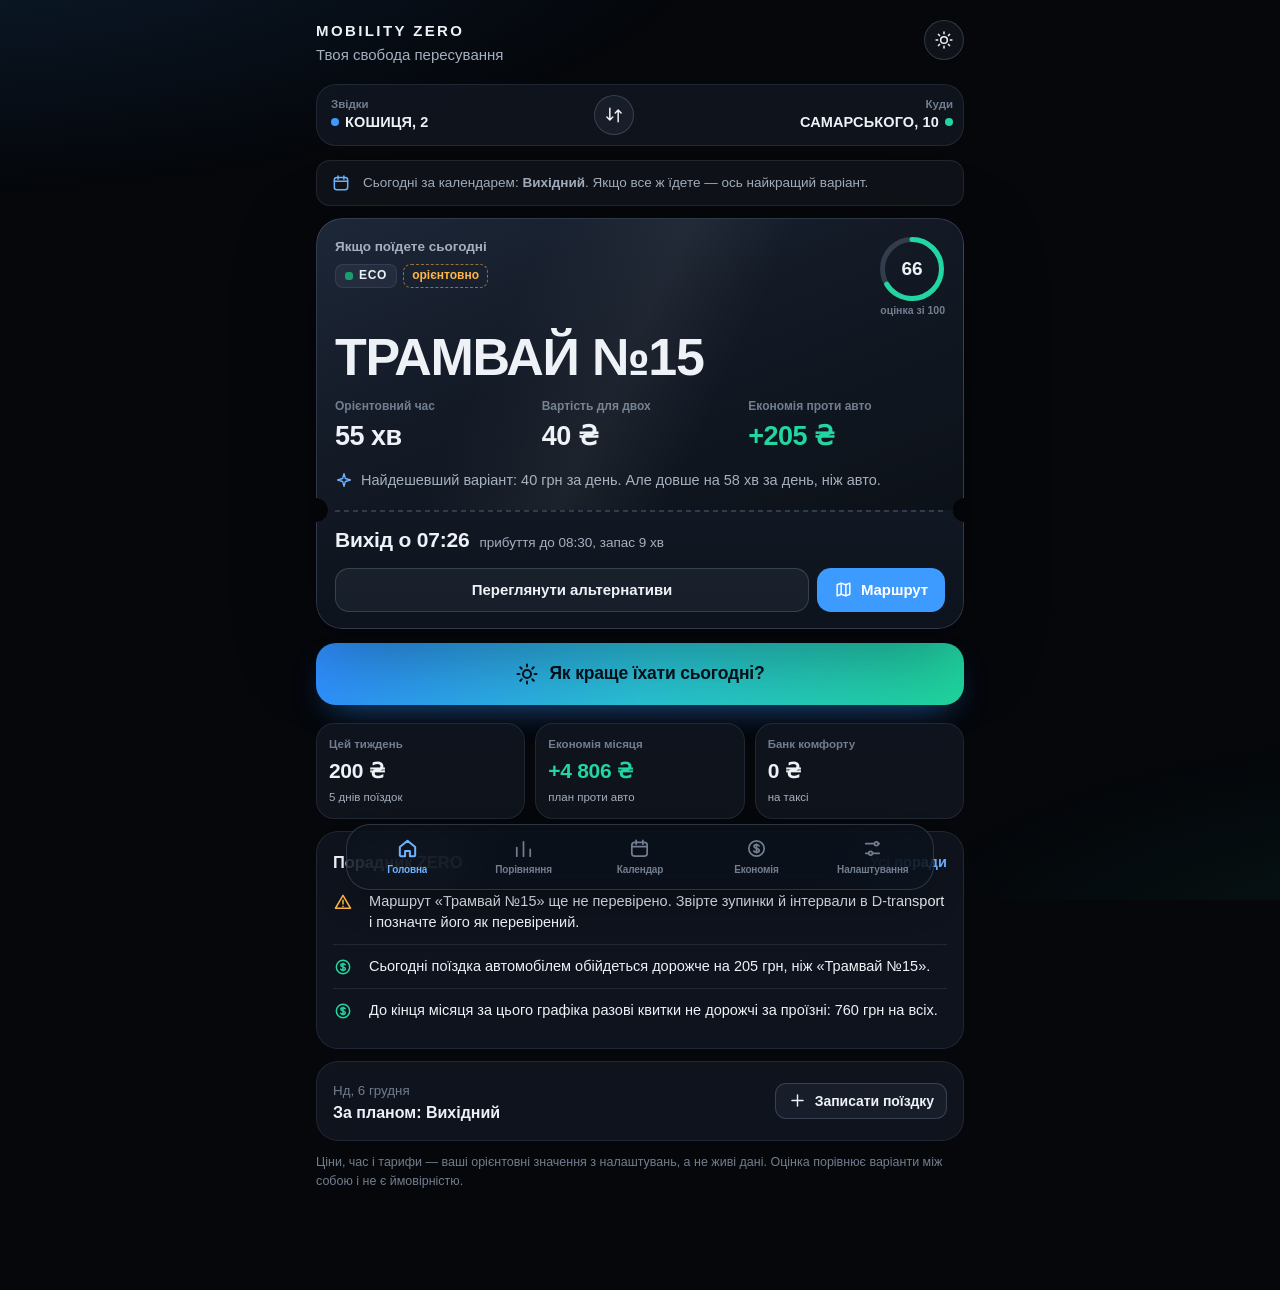
==== index.html @ 1699c3dd "Add files via upload" ====
<!doctype html>
<html lang="uk" data-theme="dark">
<head>
  <meta charset="utf-8">
  <meta name="viewport" content="width=device-width, initial-scale=1, viewport-fit=cover">
  <title>MOBILITY ZERO</title>
  <meta name="description" content="Персональна транспортна система для Дніпра: найкращий спосіб поїздки сьогодні, витрати, проїзні та банк комфорту.">
  <meta name="theme-color" content="#06080c">
  <meta name="color-scheme" content="dark light">
  <meta name="apple-mobile-web-app-capable" content="yes">
  <meta name="mobile-web-app-capable" content="yes">
  <meta name="apple-mobile-web-app-status-bar-style" content="black-translucent">
  <meta name="apple-mobile-web-app-title" content="ZERO">
  <meta name="format-detection" content="telephone=no">
  <link rel="manifest" href="manifest.webmanifest">
  <link rel="apple-touch-icon" href="icon-180.png">
  <link rel="icon" type="image/png" sizes="32x32" href="favicon-32.png">
  <link rel="stylesheet" href="styles.css">
  <script>
    // Тема до першого кадру, щоб не було спалаху світлого фону.
    (function () {
      try {
        var raw = localStorage.getItem('mobility-zero:v1');
        var t = raw ? (JSON.parse(raw).settings || {}).ui : null;
        var theme = t && t.theme ? t.theme : 'dark';
        if (theme === 'system') theme = matchMedia('(prefers-color-scheme: light)').matches ? 'light' : 'dark';
        document.documentElement.dataset.theme = theme;
      } catch (e) { document.documentElement.dataset.theme = 'dark'; }
    })();
  </script>
</head>
<body>
  <a class="skip" href="#views">До вмісту</a>
  <div class="app" id="app">
    <main id="views" tabindex="-1">
      <section class="view" id="view-home" data-view="home" aria-label="Головна"></section>
      <section class="view" id="view-compare" data-view="compare" aria-label="Порівняння" hidden></section>
      <section class="view" id="view-calendar" data-view="calendar" aria-label="Календар" hidden></section>
      <section class="view" id="view-savings" data-view="savings" aria-label="Економія" hidden></section>
      <section class="view" id="view-settings" data-view="settings" aria-label="Налаштування" hidden></section>
    </main>

    <nav class="dock" aria-label="Розділи">
      <button type="button" class="dock-btn" data-tab="home" aria-current="page">
        <svg class="ico" viewBox="0 0 24 24" aria-hidden="true"><path d="M4 10.5 12 4l8 6.5V19a1 1 0 0 1-1 1h-4.5v-5.5h-5V20H5a1 1 0 0 1-1-1z"/></svg>
        <span>Головна</span>
      </button>
      <button type="button" class="dock-btn" data-tab="compare">
        <svg class="ico" viewBox="0 0 24 24" aria-hidden="true"><path d="M5 20V11M12 20V5M19 20v-7"/></svg>
        <span>Порівняння</span>
      </button>
      <button type="button" class="dock-btn" data-tab="calendar">
        <svg class="ico" viewBox="0 0 24 24" aria-hidden="true"><rect x="4" y="5.5" width="16" height="14.5" rx="3"/><path d="M4 10h16M8.5 3.5v4M15.5 3.5v4"/></svg>
        <span>Календар</span>
      </button>
      <button type="button" class="dock-btn" data-tab="savings">
        <svg class="ico" viewBox="0 0 24 24" aria-hidden="true"><circle cx="12" cy="12" r="8"/><path d="M12 7.5v9M14.6 9.3c-.5-.8-1.5-1.3-2.6-1.3-1.5 0-2.6.8-2.6 1.9 0 2.6 5.4 1.3 5.4 4.1 0 1.1-1.2 2-2.8 2-1.2 0-2.3-.5-2.8-1.4"/></svg>
        <span>Економія</span>
      </button>
      <button type="button" class="dock-btn" data-tab="settings">
        <svg class="ico" viewBox="0 0 24 24" aria-hidden="true"><path d="M5 7h9M18 7h1M5 17h3M12 17h7"/><circle cx="16" cy="7" r="2"/><circle cx="10" cy="17" r="2"/></svg>
        <span>Налаштування</span>
      </button>
    </nav>
  </div>

  <dialog id="sheet" class="sheet" aria-labelledby="sheet-title">
    <div class="sheet-head">
      <span class="grabber" aria-hidden="true"></span>
      <h2 id="sheet-title">Деталі</h2>
      <button type="button" class="icon-btn" id="sheet-close" aria-label="Закрити">
        <svg class="ico" viewBox="0 0 24 24" aria-hidden="true"><path d="M6 6l12 12M18 6 6 18"/></svg>
      </button>
    </div>
    <div class="sheet-body" id="sheet-body"></div>
  </dialog>

  <div class="toast" id="toast" role="status" aria-live="polite"></div>

  <div class="boot-error" id="boot-error" hidden>
    <h1>MOBILITY ZERO не запустився</h1>
    <p>Найчастіша причина — у репозиторій завантажено не всі файли. Перевірте, що поруч з index.html лежать: app.js, engine.js, store.js, ui.js, charts.js, assistant.js, view-home.js, view-compare.js, view-calendar.js, view-savings.js, view-settings.js, styles.css, sw.js і manifest.webmanifest.</p>
    <p>Якщо ви відкрили index.html прямо з «Файлів» на телефоні — модулі не працюють без вебсервера. Відкрийте адресу GitHub Pages.</p>
    <button type="button" onclick="location.reload()">Оновити сторінку</button>
  </div>
  <noscript><p class="noscript">Для роботи MOBILITY ZERO увімкніть JavaScript.</p></noscript>

  <script>
    // Сторож запуску: якщо модулі не завантажились за 8 секунд, показуємо зрозуміле пояснення.
    setTimeout(function () {
      if (!window.__MZ_READY) { var e = document.getElementById('boot-error'); if (e) e.hidden = false; }
    }, 8000);
  </script>
  <script type="module" src="app.js" onerror="document.getElementById('boot-error').hidden=false"></script>
</body>
</html>
---- styles.css ----
/* MOBILITY ZERO — styles.css
   Тема Midnight Titanium (темна, за замовчуванням) і Titanium Light (світла).
   Один акцент на екрані — «проїзний квиток дня»; решта інтерфейсу тиха й скляна. */

:root {
  --font: -apple-system, BlinkMacSystemFont, "SF Pro Text", "Segoe UI", Roboto, Inter, "Helvetica Neue", Arial, sans-serif;
  --font-display: ui-rounded, "SF Pro Rounded", -apple-system, BlinkMacSystemFont, "Segoe UI", Roboto, Inter, sans-serif;
  --r-xl: 26px;
  --r-lg: 22px;
  --r-md: 14px;
  --r-sm: 10px;
  --dock-h: 66px;
  --gutter: 16px;
  --ease: cubic-bezier(.2, .8, .2, 1);

  /* Midnight Titanium */
  color-scheme: dark;
  --bg: #05070b;
  --glow-a: rgba(61, 155, 255, .16);
  --glow-b: rgba(32, 214, 160, .08);
  --surface: rgba(20, 27, 38, .66);
  --surface-solid: #111720;
  --surface-2: rgba(160, 185, 220, .065);
  --raised: #182030;
  --sheet-bg: #0e131b;
  --hairline: rgba(165, 185, 215, .12);
  --hairline-strong: rgba(165, 185, 215, .22);
  --ink: #eef2f7;
  --ink-2: #a5b0bf;
  --ink-3: #727e8f;
  --blue: #3d9bff;
  --blue-ink: #6db3ff;
  --blue-soft: rgba(61, 155, 255, .16);
  --emerald: #22d6a1;
  --emerald-soft: rgba(34, 214, 161, .14);
  --amber: #ffb547;
  --danger: #ff6170;
  --on-accent: #ffffff;
  --shadow: 0 22px 60px -28px rgba(0, 0, 0, .9);
  --pass-bg: linear-gradient(158deg, #1d2738 0%, #131a26 44%, #0c1118 100%);
  --pass-stub: linear-gradient(180deg, #111823 0%, #0d131c 100%);
  --pass-line: rgba(165, 185, 215, .22);
  --dock-bg: rgba(12, 17, 25, .74);
  --seq: 57, 135, 229;

  --m-eco: #199e70;
  --m-comfort: #3987e5;
  --m-auto: #d95926;
  --m-taxi: #9085e9;
  --m-flex: #d55181;
  --m-zero: #c98500;
  --m-off: rgba(160, 175, 195, .32);
  --m-away: rgba(160, 175, 195, .62);
  --c-fuel: #c2410c;
  --c-wear: #ea7a3f;
  --c-park: #f6b08a;
  --c-fixed: #7a8596;
}

:root[data-theme="light"] {
  color-scheme: light;
  --bg: #edf0f5;
  --glow-a: rgba(10, 108, 255, .10);
  --glow-b: rgba(0, 147, 107, .07);
  --surface: rgba(255, 255, 255, .78);
  --surface-solid: #ffffff;
  --surface-2: rgba(18, 38, 70, .05);
  --raised: #ffffff;
  --sheet-bg: #f6f8fb;
  --hairline: rgba(18, 38, 70, .10);
  --hairline-strong: rgba(18, 38, 70, .18);
  --ink: #0b1322;
  --ink-2: #485467;
  --ink-3: #6f7a8b;
  --blue: #0a6cff;
  --blue-ink: #0a5fe0;
  --blue-soft: rgba(10, 108, 255, .11);
  --emerald: #00875f;
  --emerald-soft: rgba(0, 135, 95, .11);
  --amber: #a35f00;
  --danger: #cf2236;
  --shadow: 0 20px 50px -30px rgba(20, 40, 80, .45);
  --pass-bg: linear-gradient(158deg, #ffffff 0%, #f4f7fb 55%, #eaeff6 100%);
  --pass-stub: linear-gradient(180deg, #f3f6fa 0%, #edf1f6 100%);
  --pass-line: rgba(18, 38, 70, .2);
  --dock-bg: rgba(255, 255, 255, .8);
  --seq: 42, 120, 214;

  --m-eco: #1baf7a;
  --m-comfort: #2a78d6;
  --m-auto: #eb6834;
  --m-taxi: #6250d6;
  --m-flex: #e87ba4;
  --m-zero: #eda100;
}

* { box-sizing: border-box; }
html { -webkit-text-size-adjust: 100%; text-size-adjust: 100%; overflow-x: hidden; }
body {
  margin: 0;
  min-height: 100vh;
  min-height: 100dvh;
  font-family: var(--font);
  font-size: 16px;
  line-height: 1.45;
  color: var(--ink);
  background: var(--bg);
  -webkit-font-smoothing: antialiased;
  -webkit-tap-highlight-color: transparent;
  overflow-x: clip;
}
body::before {
  content: "";
  position: fixed;
  inset: 0;
  z-index: -1;
  pointer-events: none;
  background:
    radial-gradient(110% 55% at -10% -12%, var(--glow-a), transparent 62%),
    radial-gradient(80% 45% at 115% 108%, var(--glow-b), transparent 60%);
}
button, input, select, textarea { font: inherit; color: inherit; }
button { cursor: pointer; }
:focus-visible { outline: 2.5px solid var(--blue); outline-offset: 2px; border-radius: 8px; }
h1, h2, h3 { margin: 0; line-height: 1.15; }
p { margin: 0; }
a { color: var(--blue-ink); }
.sr-only { position: absolute; width: 1px; height: 1px; overflow: hidden; clip: rect(0 0 0 0); white-space: nowrap; }
.skip { position: absolute; left: 12px; top: -60px; padding: 10px 14px; background: var(--raised); border-radius: 10px; z-index: 50; }
.skip:focus { top: calc(env(safe-area-inset-top) + 8px); }
.ico { width: 22px; height: 22px; fill: none; stroke: currentColor; stroke-width: 1.8; stroke-linecap: round; stroke-linejoin: round; flex: none; }
.muted { color: var(--ink-2); }
.dim { color: var(--ink-3); }
.small { font-size: 13px; }
.num { font-variant-numeric: tabular-nums; }
.good { color: var(--emerald); }
.bad { color: var(--danger); }
.warn-ink { color: var(--amber); }

/* ───────── Каркас ───────── */
.app {
  max-width: 620px;
  margin: 0 auto;
  padding: calc(env(safe-area-inset-top) + 14px) max(var(--gutter), env(safe-area-inset-right)) calc(var(--dock-h) + 34px + env(safe-area-inset-bottom)) max(var(--gutter), env(safe-area-inset-left));
}
#views:focus { outline: none; }
.view { animation: view-in .32s var(--ease); }
@keyframes view-in { from { opacity: 0; transform: translateY(6px); } to { opacity: 1; transform: none; } }

.topline { display: flex; align-items: flex-start; justify-content: space-between; gap: 12px; margin: 6px 0 18px; }
.wordmark { font-family: var(--font-display); font-weight: 800; font-size: 15px; letter-spacing: .16em; }
.wordmark i { font-style: normal; color: var(--blue-ink); }
.tagline { color: var(--ink-2); font-size: 15px; margin-top: 2px; }
.page-title { font-family: var(--font-display); font-size: 32px; font-weight: 750; letter-spacing: -.02em; }
.page-sub { color: var(--ink-2); font-size: 15px; margin-top: 4px; }
.section-title { font-size: 19px; font-weight: 700; letter-spacing: -.01em; margin: 26px 2px 10px; }
.section-title small { display: block; font-size: 13.5px; font-weight: 500; color: var(--ink-2); margin-top: 3px; letter-spacing: 0; }

.card {
  position: relative;
  background: var(--surface);
  -webkit-backdrop-filter: blur(22px) saturate(150%);
  backdrop-filter: blur(22px) saturate(150%);
  border: 1px solid var(--hairline);
  border-radius: var(--r-lg);
  padding: 16px;
  margin-bottom: 12px;
}
.card.flat { -webkit-backdrop-filter: none; backdrop-filter: none; background: var(--surface-2); }
.card-title { font-size: 16.5px; font-weight: 680; letter-spacing: -.005em; }
.card-sub { color: var(--ink-2); font-size: 13.5px; margin-top: 2px; }
.card-head { display: flex; align-items: center; justify-content: space-between; gap: 12px; margin-bottom: 12px; }
.stack > * + * { margin-top: 12px; }
.row { display: flex; align-items: center; gap: 10px; }
.row.wrap { flex-wrap: wrap; }
.row.between { justify-content: space-between; }
.grid-2 { display: grid; grid-template-columns: 1fr 1fr; gap: 12px; }
.grid-3 { display: grid; grid-template-columns: repeat(3, 1fr); gap: 10px; }
@media (max-width: 359px) { .grid-2 { grid-template-columns: 1fr; } }

/* ───────── Кнопки ───────── */
.btn {
  display: inline-flex; align-items: center; justify-content: center; gap: 8px;
  min-height: 44px; padding: 0 16px; border-radius: var(--r-md);
  border: 1px solid var(--hairline-strong); background: var(--surface-2);
  font-size: 15px; font-weight: 600; letter-spacing: -.005em; color: var(--ink);
  text-decoration: none; transition: transform .15s var(--ease), background .2s, border-color .2s;
  white-space: nowrap;
}
.btn:active { transform: scale(.975); }
.btn.primary { background: var(--blue); border-color: transparent; color: var(--on-accent); }
.btn.ghost { background: transparent; }
.btn.danger { color: var(--danger); border-color: color-mix(in srgb, var(--danger) 40%, transparent); }
.btn.small { min-height: 36px; padding: 0 12px; font-size: 14px; border-radius: 11px; }
.btn.block { width: 100%; }
.btn .ico { width: 19px; height: 19px; }
.btn[disabled] { opacity: .45; pointer-events: none; }
.icon-btn {
  display: inline-grid; place-items: center; width: 40px; height: 40px; flex: none;
  border-radius: 50%; border: 1px solid var(--hairline-strong); background: var(--surface-2); color: var(--ink);
}
.icon-btn .ico { width: 20px; height: 20px; }
.link-btn { background: none; border: 0; padding: 4px 0; color: var(--blue-ink); font-weight: 600; font-size: 14.5px; }

.chips { display: flex; flex-wrap: wrap; gap: 8px; }
.chips.scroll { flex-wrap: nowrap; overflow-x: auto; scrollbar-width: none; margin: 0 calc(-1 * var(--gutter)); padding: 2px var(--gutter); }
.chips.scroll::-webkit-scrollbar { display: none; }
.chip {
  display: inline-flex; align-items: center; gap: 7px; min-height: 38px; padding: 0 14px;
  border-radius: 999px; border: 1px solid var(--hairline-strong); background: transparent;
  color: var(--ink-2); font-size: 14.5px; font-weight: 560; white-space: nowrap; transition: background .2s, color .2s, border-color .2s;
}
.chip[aria-pressed="true"] { background: var(--blue-soft); border-color: var(--blue); color: var(--ink); }
.chip .dotc { width: 9px; height: 9px; border-radius: 50%; background: var(--c, var(--ink-3)); }

.seg { display: flex; padding: 3px; gap: 3px; border-radius: 13px; background: var(--surface-2); border: 1px solid var(--hairline); }
.seg button { flex: 1; min-height: 36px; border: 0; border-radius: 10px; background: transparent; color: var(--ink-2); font-size: 14px; font-weight: 600; }
.seg button[aria-pressed="true"] { background: var(--raised); color: var(--ink); box-shadow: 0 2px 10px -4px rgba(0, 0, 0, .35); }

/* ───────── Маршрут ───────── */
.route-pill {
  display: flex; align-items: center; gap: 8px;
  padding: 10px 10px 10px 14px; border-radius: 20px; background: var(--surface); border: 1px solid var(--hairline);
  -webkit-backdrop-filter: blur(18px); backdrop-filter: blur(18px); margin-bottom: 14px;
}
.route-end { flex: 1 1 auto; min-width: 0; }
.route-pill .swap-btn { flex: none; }
.route-end small { display: block; font-size: 11.5px; color: var(--ink-3); font-weight: 600; }
.route-end b { display: block; font-size: clamp(12.5px, 3.7vw, 14.5px); font-weight: 750; letter-spacing: .01em; text-transform: uppercase; white-space: nowrap; overflow: hidden; text-overflow: ellipsis; }
.route-end b::before { content: ""; display: inline-block; width: 8px; height: 8px; margin-right: 6px; border-radius: 50%; background: var(--blue); vertical-align: 1px; }
.route-end.to { text-align: right; }
.route-end.to b::before { content: none; }
.route-end.to b::after { content: ""; display: inline-block; width: 8px; height: 8px; margin-left: 6px; border-radius: 50%; background: var(--emerald); vertical-align: 1px; }
.swap-btn { transition: transform .45s var(--ease); }
.swap-btn.spin { transform: rotate(180deg); }

/* ───────── Проїзний квиток дня (головний акцент) ───────── */
.pass { position: relative; margin-bottom: 14px; filter: drop-shadow(0 24px 40px rgba(0, 0, 0, .35)); }
:root[data-theme="light"] .pass { filter: drop-shadow(0 18px 30px rgba(20, 40, 80, .14)); }
.pass-main, .pass-stub { position: relative; border: 1px solid var(--hairline-strong); }
.pass-main {
  padding: 18px 18px 20px; border-bottom: 0; border-radius: var(--r-xl) var(--r-xl) 0 0; background: var(--pass-bg);
  -webkit-mask: radial-gradient(circle 12px at 0 100%, #0000 11.5px, #000 12px) 0 0 / 51% 100% no-repeat, radial-gradient(circle 12px at 100% 100%, #0000 11.5px, #000 12px) 100% 0 / 51% 100% no-repeat;
  mask: radial-gradient(circle 12px at 0 100%, #0000 11.5px, #000 12px) 0 0 / 51% 100% no-repeat, radial-gradient(circle 12px at 100% 100%, #0000 11.5px, #000 12px) 100% 0 / 51% 100% no-repeat;
}
.pass-main::after {
  content: ""; position: absolute; inset: 0; border-radius: inherit; pointer-events: none;
  background: linear-gradient(115deg, transparent 30%, rgba(255, 255, 255, .05) 48%, transparent 62%);
}
.pass-stub {
  padding: 15px 18px 16px; border-top: 0; border-radius: 0 0 var(--r-xl) var(--r-xl); background: var(--pass-stub);
  -webkit-mask: radial-gradient(circle 12px at 0 0, #0000 11.5px, #000 12px) 0 0 / 51% 100% no-repeat, radial-gradient(circle 12px at 100% 0, #0000 11.5px, #000 12px) 100% 0 / 51% 100% no-repeat;
  mask: radial-gradient(circle 12px at 0 0, #0000 11.5px, #000 12px) 0 0 / 51% 100% no-repeat, radial-gradient(circle 12px at 100% 0, #0000 11.5px, #000 12px) 100% 0 / 51% 100% no-repeat;
}
.pass-stub::before {
  content: ""; position: absolute; left: 18px; right: 18px; top: 0; height: 2px;
  background: linear-gradient(90deg, var(--pass-line) 55%, transparent 0) 0 0 / 9px 2px repeat-x;
}
.pass-top { display: flex; justify-content: space-between; align-items: flex-start; gap: 12px; }
.pass-kicker { font-size: 13.5px; color: var(--ink-2); font-weight: 560; }
.pass-badges { display: flex; flex-wrap: wrap; gap: 6px; margin-top: 8px; }
.mode-badge {
  display: inline-flex; align-items: center; gap: 6px; height: 24px; padding: 0 9px; border-radius: 8px;
  background: var(--surface-2); border: 1px solid var(--hairline); font-size: 12px; font-weight: 750; letter-spacing: .06em;
}
.mode-badge::before { content: ""; width: 8px; height: 8px; border-radius: 3px; background: var(--c, var(--ink-3)); }
.tag-approx { display: inline-flex; align-items: center; height: 24px; padding: 0 8px; border-radius: 8px; font-size: 12px; font-weight: 600; color: var(--amber); border: 1px dashed color-mix(in srgb, var(--amber) 55%, transparent); }
.pass-title {
  font-family: var(--font-display); font-weight: 800; text-transform: uppercase;
  font-size: clamp(32px, 10.4vw, 46px); line-height: .98; letter-spacing: -.025em;
  margin: 14px 0 4px; overflow-wrap: anywhere;
}
.pass-legs { color: var(--ink-2); font-size: 14px; margin-bottom: 2px; }
.pass-legs b { color: var(--ink); font-weight: 600; }
.pass-metrics { display: grid; grid-template-columns: repeat(3, minmax(0, 1fr)); gap: 10px; margin-top: 16px; }
.metric small { display: block; font-size: 12px; color: var(--ink-3); font-weight: 600; line-height: 1.25; }
.metric b { display: block; font-family: var(--font-display); font-size: clamp(20px, 6.2vw, 27px); font-weight: 750; letter-spacing: -.02em; margin-top: 3px; white-space: nowrap; }
.metric b.good { color: var(--emerald); }
.pass-why { display: flex; gap: 8px; margin-top: 14px; font-size: 14.5px; color: var(--ink-2); line-height: 1.4; }
.pass-why .ico { width: 18px; height: 18px; color: var(--blue-ink); margin-top: 1px; }
.pass-why b { color: var(--ink); font-weight: 600; }
.depart { display: flex; align-items: baseline; flex-wrap: wrap; gap: 4px 10px; }
.depart b { font-family: var(--font-display); font-size: 21px; font-weight: 750; letter-spacing: -.01em; }
.depart span { color: var(--ink-2); font-size: 13.5px; }
.pass-actions { display: grid; grid-template-columns: minmax(0, 1fr) auto; gap: 8px; margin-top: 12px; }
.pass-actions .btn:first-child { white-space: normal; line-height: 1.2; padding: 6px 12px; text-align: center; }
.pass.issue .pass-main { animation: issue .55s var(--ease) both; }
.pass.issue .pass-stub { animation: issue-stub .6s var(--ease) .12s both; }
@keyframes issue { from { opacity: 0; transform: translateY(14px); } to { opacity: 1; transform: none; } }
@keyframes issue-stub { from { opacity: 0; transform: translateY(-10px); } to { opacity: 1; transform: none; } }

.ring { display: block; }
.ring-track { fill: none; stroke: var(--hairline-strong); }
.ring-val { fill: none; stroke: var(--emerald); stroke-linecap: round; transition: stroke-dashoffset .8s var(--ease); }
.ring-num { font-family: var(--font-display); font-size: 19px; font-weight: 800; fill: var(--ink); }
.ring-wrap { text-align: center; flex: none; }
.ring-wrap small { display: block; font-size: 10.5px; color: var(--ink-3); font-weight: 600; margin-top: 2px; }

/* ───────── Ранковий вибір ───────── */
.cta-morning {
  display: flex; align-items: center; justify-content: center; gap: 10px; width: 100%; min-height: 62px;
  border: 0; border-radius: 20px; margin: 4px 0 18px;
  background: linear-gradient(115deg, #2f8dff 0%, #29c3d6 52%, #1fd59c 100%);
  color: #04121c; font-size: 17.5px; font-weight: 750; letter-spacing: -.01em;
  box-shadow: 0 14px 34px -16px rgba(47, 141, 255, .7);
  transition: transform .15s var(--ease), box-shadow .2s;
}
.cta-morning:active { transform: scale(.98); }
.cta-morning .ico { width: 24px; height: 24px; stroke-width: 2; }

.state-grid { display: flex; flex-wrap: wrap; gap: 8px; }
.result-hero { padding: 16px; border-radius: 18px; background: var(--surface-2); border: 1px solid var(--hairline); }
.result-hero h3 { font-family: var(--font-display); font-size: 30px; font-weight: 800; text-transform: uppercase; letter-spacing: -.02em; margin: 8px 0 2px; }

/* ───────── Плитки, порадник ───────── */
.tiles { display: grid; grid-template-columns: repeat(3, minmax(0, 1fr)); gap: 10px; margin-bottom: 12px; }
.tile { padding: 12px 12px 13px; border-radius: 18px; background: var(--surface); border: 1px solid var(--hairline); -webkit-backdrop-filter: blur(18px); backdrop-filter: blur(18px); text-align: left; min-width: 0; }
button.tile { cursor: pointer; }
.tile small { display: block; font-size: 11.5px; color: var(--ink-3); font-weight: 650; }
.tile b { display: block; font-family: var(--font-display); font-size: clamp(17px, 5vw, 21px); font-weight: 760; letter-spacing: -.015em; margin-top: 4px; white-space: nowrap; overflow: hidden; text-overflow: ellipsis; }
.tile span { display: block; font-size: 11.5px; color: var(--ink-2); margin-top: 2px; white-space: nowrap; overflow: hidden; text-overflow: ellipsis; }

.insights { list-style: none; margin: 0; padding: 0; }
.insight { display: grid; grid-template-columns: 26px 1fr; gap: 10px; padding: 11px 0; border-top: 1px solid var(--hairline); font-size: 14.5px; line-height: 1.42; }
.insight:first-child { border-top: 0; padding-top: 2px; }
.insight .ico { width: 20px; height: 20px; margin-top: 1px; }
.insight[data-tone="warn"] .ico { color: var(--amber); }
.insight[data-tone="money"] .ico, .insight[data-tone="good"] .ico { color: var(--emerald); }
.insight[data-tone="info"] .ico { color: var(--blue-ink); }

.today-strip { display: flex; align-items: center; justify-content: space-between; gap: 12px; }
.today-strip b { font-weight: 650; }

/* ───────── Списки та таблиці ───────── */
.kv { display: flex; justify-content: space-between; align-items: baseline; gap: 12px; padding: 9px 0; border-top: 1px solid var(--hairline); font-size: 14.5px; }
.kv:first-child { border-top: 0; }
.kv span { color: var(--ink-2); }
.kv b { font-weight: 650; font-variant-numeric: tabular-nums; text-align: right; }
.kv.total b { font-size: 17px; }
.table-wrap { overflow-x: auto; margin: 0 -4px; }
.table { width: 100%; border-collapse: collapse; font-size: 13px; font-variant-numeric: tabular-nums; }
.table th, .table td { padding: 8px 4px; text-align: right; border-top: 1px solid var(--hairline); white-space: nowrap; }
.table th:last-child, .table td:last-child { padding-right: 0; }
.table th:first-child, .table td:first-child { text-align: left; }
.table thead th { border-top: 0; color: var(--ink-3); font-weight: 650; font-size: 12px; }
.table tbody th { font-weight: 600; color: var(--ink-2); }
.table td.hl { color: var(--ink); font-weight: 700; }

details.more { margin-top: 10px; }
details.more summary { cursor: pointer; color: var(--blue-ink); font-weight: 600; font-size: 14px; list-style: none; padding: 6px 0; }
details.more summary::-webkit-details-marker { display: none; }
details.more summary::after { content: " ▾"; }
details.more[open] summary::after { content: " ▴"; }

/* ───────── Ранжування режимів ───────── */
.rank { list-style: none; margin: 0; padding: 0; }
.rank-item { border-top: 1px solid var(--hairline); }
.rank-item:first-child { border-top: 0; }
.rank-btn { display: grid; grid-template-columns: auto 1fr auto; align-items: center; gap: 12px; width: 100%; padding: 12px 0; background: none; border: 0; text-align: left; }
.rank-pos { width: 28px; height: 28px; border-radius: 9px; display: grid; place-items: center; font-weight: 750; font-size: 13px; background: var(--surface-2); color: var(--ink-2); }
.rank-item.top .rank-pos { background: var(--emerald-soft); color: var(--emerald); }
.rank-main b { display: block; font-size: 15.5px; font-weight: 650; }
.rank-main small { display: block; color: var(--ink-2); font-size: 13px; margin-top: 1px; }
.rank-score { text-align: right; }
.rank-score b { display: block; font-family: var(--font-display); font-size: 20px; font-weight: 780; }
.rank-score small { color: var(--ink-3); font-size: 11.5px; }
.contrib { margin: 2px 0 14px 40px; }
.contrib-row { display: grid; grid-template-columns: 96px 1fr 44px; gap: 8px; align-items: center; font-size: 12.5px; color: var(--ink-2); padding: 3px 0; }
.contrib-row .progress { height: 6px; }
.contrib-row b { text-align: right; color: var(--ink); font-weight: 650; font-variant-numeric: tabular-nums; }

/* ───────── Графіки ───────── */
.chart-box { position: relative; }
.chart-svg { display: block; width: 100%; height: auto; overflow: visible; }
.chart-svg text { font-family: var(--font); }
.chart-svg .ax { fill: var(--ink-3); font-size: 11px; font-variant-numeric: tabular-nums; }
.chart-svg .ax-title { fill: var(--ink-3); font-size: 11px; font-weight: 600; }
.chart-svg .grid { stroke: var(--hairline); stroke-width: 1; }
.chart-svg .grid.base { stroke: var(--hairline-strong); }
.chart-svg .ln { fill: none; stroke: var(--c); stroke-width: 2; stroke-linejoin: round; stroke-linecap: round; }
.chart-svg .ln.dashed { stroke-dasharray: 6 5; }
.chart-svg .dot, .chart-svg .xdot { fill: var(--c); stroke: var(--surface-solid); stroke-width: 2; }
.chart-svg .xhair { stroke: var(--ink-3); stroke-width: 1; }
.chart-svg .mark { fill: var(--ink); stroke: var(--surface-solid); stroke-width: 2; }
.chart-svg .mark-lbl { fill: var(--ink); font-size: 11.5px; font-weight: 650; paint-order: stroke; stroke: var(--surface-solid); stroke-width: 3px; }
.chart-svg .pt-hit { fill: transparent; }
.chart-svg .pt-lbl { fill: var(--ink-2); font-size: 11.5px; font-weight: 650; paint-order: stroke; stroke: var(--surface-solid); stroke-width: 3px; }
.chart-svg .pt:focus { outline: none; }
.chart-svg .pt:focus .dot { stroke: var(--blue); }
.chart-svg .hit { cursor: crosshair; }
.chart-svg .hit:focus { outline: none; }
.chart-tip {
  position: absolute; z-index: 3; min-width: 150px; padding: 8px 10px; border-radius: 12px; pointer-events: none;
  background: var(--raised); border: 1px solid var(--hairline-strong); box-shadow: var(--shadow); font-size: 12.5px;
}
.tip-head { color: var(--ink-3); font-weight: 650; margin-bottom: 4px; }
.tip-row { display: grid; grid-template-columns: 14px auto 1fr; align-items: center; gap: 7px; padding: 1px 0; }
.tip-row b { font-variant-numeric: tabular-nums; }
.tip-row span { color: var(--ink-2); white-space: nowrap; }
.key { display: inline-block; width: 14px; height: 3px; border-radius: 2px; background: var(--c); }
.key.dashed { background: repeating-linear-gradient(90deg, var(--c) 0 4px, transparent 4px 7px); }
.key.rect { width: 10px; height: 10px; border-radius: 3px; }
.legend { list-style: none; display: flex; flex-wrap: wrap; gap: 6px 14px; margin: 0 0 10px; padding: 0; font-size: 12.5px; color: var(--ink-2); }
.legend li { display: inline-flex; align-items: center; gap: 6px; }
.legend-rows { display: block; margin: 12px 0 0; }
.legend-rows li { display: grid; grid-template-columns: 14px 1fr auto 40px; gap: 8px; padding: 6px 0; border-top: 1px solid var(--hairline); font-size: 14px; }
.legend-rows li:first-child { border-top: 0; }
.legend-rows b { color: var(--ink); font-weight: 650; font-variant-numeric: tabular-nums; }
.legend-rows small { text-align: right; color: var(--ink-3); }

.s-eco { --c: var(--m-eco); } .s-comfort { --c: var(--m-comfort); } .s-auto { --c: var(--m-auto); }
.s-taxi { --c: var(--m-taxi); } .s-flex { --c: var(--m-flex); } .s-zero { --c: var(--m-zero); }
.s-fuel { --c: var(--c-fuel); } .s-wear { --c: var(--c-wear); } .s-park { --c: var(--c-park); } .s-fixed { --c: var(--c-fixed); }
.s-actual { --c: var(--emerald); } .s-proj { --c: var(--blue); }

.bars { display: grid; gap: 2px; }
.bar-row { display: grid; grid-template-columns: 104px 1fr auto; align-items: center; gap: 10px; padding: 7px 4px; margin: 0 -4px; border: 0; border-radius: 10px; background: none; text-align: left; }
.bar-row:active { background: var(--surface-2); }
.bar-lbl b { display: block; font-size: 13.5px; font-weight: 750; letter-spacing: .04em; }
.bar-lbl small { display: block; font-size: 11.5px; color: var(--ink-3); white-space: nowrap; overflow: hidden; text-overflow: ellipsis; max-width: 104px; }
.badge-zero { font-style: normal; font-size: 10px; font-weight: 750; color: var(--m-zero); margin-left: 6px; letter-spacing: .04em; }
.bar-track { height: 14px; display: flex; }
.bar-fill { height: 100%; background: var(--c); border-radius: 0 4px 4px 0; transition: width .6s var(--ease); }
.bar-val { font-size: 14px; font-weight: 700; font-variant-numeric: tabular-nums; min-width: 64px; text-align: right; }

.segbar { display: flex; gap: 2px; height: 28px; }
.seg-part { display: flex; align-items: center; padding: 0 7px; border-radius: 4px; background: var(--c); color: #fff; font-size: 12px; font-weight: 700; min-width: 4px; }
.seg-part.s-park { color: #1a0d05; }

.progress { height: 8px; border-radius: 999px; background: var(--surface-2); overflow: hidden; border: 1px solid var(--hairline); }
.progress > span { display: block; height: 100%; border-radius: inherit; background: var(--emerald); transition: width .7s var(--ease); }
.progress > span.fill-blue { background: var(--blue); }
.progress > span.wfill { background: var(--c); }
.progress > span.fill-warn { background: var(--amber); }

/* ───────── Теплова карта ───────── */
.hm-grid { display: grid; grid-template-columns: repeat(7, 1fr); gap: 4px; max-width: 320px; }
.hm-dow { font-size: 10.5px; color: var(--ink-3); text-align: center; font-weight: 650; }
.hm-cell { aspect-ratio: 1; border-radius: 5px; background: var(--surface-2); }
.hm-cell.blank { background: none; }
.hm-cell.on { background: rgba(var(--seq), var(--heat, .14)); }
.hm-cell.away { background: repeating-linear-gradient(45deg, var(--surface-2) 0 3px, transparent 3px 6px); }
.hm-scale { display: flex; align-items: center; gap: 8px; margin-top: 8px; font-size: 11.5px; color: var(--ink-3); }
.hm-scale i { flex: 1; height: 6px; border-radius: 4px; background: linear-gradient(90deg, rgba(var(--seq), .14), rgba(var(--seq), .92)); }

/* ───────── Календар ───────── */
.cal-head { display: flex; align-items: center; justify-content: space-between; margin-bottom: 10px; }
.cal-head h2 { font-family: var(--font-display); font-size: 21px; font-weight: 760; }
.cal-dows, .cal-grid { display: grid; grid-template-columns: repeat(7, minmax(0, 1fr)); gap: 5px; }
.cal-dows span { text-align: center; font-size: 11.5px; color: var(--ink-3); font-weight: 650; padding-bottom: 4px; }
.cal-day {
  position: relative; display: flex; flex-direction: column; justify-content: space-between; align-items: flex-start;
  aspect-ratio: 1 / 1.22; padding: 6px 5px 6px 7px; border-radius: 12px; border: 1px solid var(--hairline);
  background: var(--surface-2); text-align: left; min-width: 0; overflow: hidden;
}
.cal-day.blank { visibility: hidden; }
.cal-day .d { font-size: 14px; font-weight: 650; font-variant-numeric: tabular-nums; }
.cal-day .t { font-size: 9.5px; font-weight: 800; letter-spacing: .03em; color: var(--ink-2); max-width: 100%; overflow: hidden; text-overflow: clip; white-space: nowrap; }
.cal-day .v { font-size: 10.5px; font-weight: 700; color: var(--ink); font-variant-numeric: tabular-nums; white-space: nowrap; }
.cal-day::after { content: ""; position: absolute; left: 0; right: 0; bottom: 0; height: 3px; background: var(--c, transparent); }
.cal-day.off { opacity: .62; }
.cal-day.away { background: repeating-linear-gradient(45deg, var(--surface-2) 0 4px, transparent 4px 8px); opacity: .8; }
.cal-day.today { border-color: var(--blue); box-shadow: inset 0 0 0 1px var(--blue); }
.cal-day.past .d { color: var(--ink-3); }
.cal-day .logged { position: absolute; top: 6px; right: 6px; width: 7px; height: 7px; border-radius: 50%; background: var(--emerald); }
.cal-grid.heat .cal-day.trip { background: rgba(var(--seq), var(--heat, .14)); }
.cal-legend { display: flex; flex-wrap: wrap; gap: 6px 12px; margin-top: 12px; font-size: 12px; color: var(--ink-2); }
.cal-legend span { display: inline-flex; align-items: center; gap: 6px; }
.cal-legend i { width: 12px; height: 4px; border-radius: 2px; background: var(--c); }
.brush-note { font-size: 13px; color: var(--ink-2); margin: 8px 2px 0; min-height: 18px; }
.purchase { display: grid; grid-template-columns: 1fr auto; gap: 4px 12px; padding: 10px 0; border-top: 1px solid var(--hairline); font-size: 14px; }
.purchase:first-child { border-top: 0; }
.purchase small { grid-column: 1 / -1; color: var(--ink-3); font-size: 12.5px; }

/* ───────── Економія ───────── */
.vault { display: grid; grid-template-columns: auto 1fr; gap: 16px; align-items: center; }
.vault-figure small { display: block; font-size: 13px; color: var(--ink-2); font-weight: 560; }
.vault-figure b { display: block; font-family: var(--font-display); font-size: clamp(34px, 11vw, 48px); font-weight: 800; letter-spacing: -.03em; line-height: 1.05; margin-top: 2px; }
.vault-figure span { display: block; color: var(--ink-2); font-size: 13.5px; margin-top: 4px; }
.split { display: grid; grid-template-columns: 1fr 1fr; gap: 10px; margin-top: 14px; }
.split > div { padding: 12px; border-radius: 16px; background: var(--surface-2); border: 1px solid var(--hairline); }
.split > div.proj { border-style: dashed; }
.split small { display: block; font-size: 12px; color: var(--ink-3); font-weight: 650; }
.split b { display: block; font-family: var(--font-display); font-size: 21px; font-weight: 760; margin-top: 2px; }
.split span { display: block; font-size: 12px; color: var(--ink-2); margin-top: 2px; }
.goal { margin-top: 12px; }
.goal .row { justify-content: space-between; font-size: 13.5px; margin-bottom: 6px; }
.goal .row b { font-variant-numeric: tabular-nums; }
.hist-day { font-size: 12.5px; font-weight: 700; color: var(--ink-3); margin: 14px 2px 4px; }
.hist-item { display: grid; grid-template-columns: auto 1fr auto auto; align-items: center; gap: 10px; padding: 10px 0; border-top: 1px solid var(--hairline); }
.hist-item:first-of-type { border-top: 0; }
.hist-main b { display: block; font-size: 14.5px; font-weight: 620; }
.hist-main small { display: block; font-size: 12.5px; color: var(--ink-3); }
.hist-amt { text-align: right; font-variant-numeric: tabular-nums; font-size: 14px; font-weight: 650; }
.hist-amt small { display: block; font-size: 12px; font-weight: 600; }
.note-box { font-size: 12.5px; color: var(--ink-3); line-height: 1.5; margin-top: 10px; }

/* ───────── Поля ───────── */
.field { min-width: 0; display: flex; flex-direction: column; }
.field > .input-wrap { margin-top: auto; }
.field label { display: block; font-size: 13px; font-weight: 600; color: var(--ink-2); margin: 0 0 6px 2px; }
.input-wrap { position: relative; }
.input-wrap input, .input-wrap select, textarea.input {
  width: 100%; min-height: 46px; padding: 0 14px; border-radius: 12px;
  border: 1px solid var(--hairline-strong); background: var(--surface-2); color: var(--ink);
  font-size: 17px; font-variant-numeric: tabular-nums; -webkit-appearance: none; appearance: none;
  transition: border-color .15s, box-shadow .15s;
}
.input-wrap input[data-kind="num"] { padding-right: 58px; }
.input-wrap input:focus, .input-wrap select:focus, textarea.input:focus { outline: none; border-color: var(--blue); box-shadow: 0 0 0 3px var(--blue-soft); }
.input-wrap input[type="date"], .input-wrap input[type="time"] { padding-right: 12px; display: block; line-height: 44px; }
.input-wrap input::-webkit-date-and-time-value { text-align: left; }
textarea.input { padding: 12px 14px; min-height: 120px; font-size: 14px; font-family: ui-monospace, Menlo, monospace; }
.unit { position: absolute; right: 12px; top: 50%; transform: translateY(-50%); font-size: 13.5px; color: var(--ink-3); pointer-events: none; }
.select-wrap select { padding-right: 38px; }
.select-ico { position: absolute; right: 12px; top: 50%; transform: translateY(-50%); width: 18px; height: 18px; color: var(--ink-3); pointer-events: none; }
.hint { font-size: 12.5px; color: var(--ink-3); margin: 6px 2px 0; line-height: 1.4; }
.field-msg { font-size: 12.5px; color: var(--amber); margin: 4px 2px 0; min-height: 0; }
.field-msg:empty { display: none; }
.tag-assume { display: inline-block; width: 7px; height: 7px; margin-left: 6px; border-radius: 50%; background: var(--amber); vertical-align: 1px; }
.switch-row { display: flex; align-items: center; justify-content: space-between; gap: 14px; padding: 10px 0; border-top: 1px solid var(--hairline); }
.switch-row:first-child { border-top: 0; }
.switch-row label span { display: block; font-size: 15px; font-weight: 560; }
.switch-row label small { display: block; font-size: 12.5px; color: var(--ink-3); margin-top: 2px; line-height: 1.35; }
.switch {
  -webkit-appearance: none; appearance: none; position: relative; flex: none; width: 51px; height: 31px; margin: 0;
  border-radius: 999px; background: var(--hairline-strong); transition: background .2s; cursor: pointer;
}
.switch::before { content: ""; position: absolute; top: 2px; left: 2px; width: 27px; height: 27px; border-radius: 50%; background: #fff; box-shadow: 0 2px 6px rgba(0, 0, 0, .3); transition: transform .22s var(--ease); }
.switch:checked { background: var(--emerald); }
.switch:checked::before { transform: translateX(20px); }

.range-row { padding: 8px 0 4px; }
.range-row .row { justify-content: space-between; margin-bottom: 6px; font-size: 14.5px; }
.range-row .row b { font-variant-numeric: tabular-nums; font-weight: 700; }
input[type="range"] { -webkit-appearance: none; appearance: none; width: 100%; height: 28px; background: transparent; margin: 0; accent-color: var(--blue); }
input[type="range"]::-webkit-slider-runnable-track { height: 6px; border-radius: 999px; background: linear-gradient(90deg, var(--blue) var(--p, 50%), var(--hairline-strong) var(--p, 50%)); }
input[type="range"]::-webkit-slider-thumb { -webkit-appearance: none; width: 26px; height: 26px; margin-top: -10px; border-radius: 50%; background: #fff; border: 0; box-shadow: 0 2px 8px rgba(0, 0, 0, .35); }
input[type="range"]::-moz-range-track { height: 6px; border-radius: 999px; background: var(--hairline-strong); }
input[type="range"]::-moz-range-progress { height: 6px; border-radius: 999px; background: var(--blue); }
input[type="range"]::-moz-range-thumb { width: 24px; height: 24px; border-radius: 50%; background: #fff; border: 0; box-shadow: 0 2px 8px rgba(0, 0, 0, .35); }

.weights-sum { display: flex; height: 10px; border-radius: 6px; overflow: hidden; gap: 2px; margin: 4px 0 6px; }
.weights-sum span { background: var(--c); }
.wkey { display: inline-block; width: 9px; height: 9px; border-radius: 3px; background: var(--c); margin-right: 7px; vertical-align: 0; }
.w-cost { --c: var(--emerald); } .w-comfort { --c: var(--m-taxi); } .w-speed { --c: var(--blue); } .w-reliability { --c: var(--m-zero); }

.route-card { padding: 14px; border-radius: 18px; background: var(--surface-2); border: 1px solid var(--hairline); margin-top: 10px; }
.route-card.disabled { opacity: .75; }
.seg-row { display: grid; grid-template-columns: 1.3fr .8fr; gap: 8px; padding: 10px 0; border-top: 1px dashed var(--hairline-strong); }
.seg-row .grid-3 { grid-column: 1 / -1; }
.seg-row .field label { font-size: 12px; }
.seg-row .input-wrap input, .seg-row .input-wrap select { min-height: 42px; font-size: 16px; }
.seg-row .input-wrap input[data-kind="num"] { padding-right: 34px; }
.seg-tools { grid-column: 1 / -1; display: flex; justify-content: flex-end; }

.group-title { font-size: 13px; font-weight: 700; color: var(--ink-3); margin: 22px 4px 8px; }
.sticky-chips { position: sticky; top: 0; z-index: 6; margin: 8px calc(-1 * var(--gutter)) 6px; padding: calc(env(safe-area-inset-top) + 8px) var(--gutter) 12px; background: linear-gradient(var(--bg) 74%, transparent); }
.sticky-chips .chips.scroll { margin: 0 calc(-1 * var(--gutter)); }

.callout { display: grid; grid-template-columns: 22px 1fr; gap: 10px; padding: 12px 14px; border-radius: 14px; background: var(--surface-2); border: 1px solid var(--hairline); font-size: 13.5px; color: var(--ink-2); line-height: 1.45; }
.callout .ico { width: 20px; height: 20px; color: var(--blue-ink); }
.callout.warn .ico { color: var(--amber); }
.empty { text-align: center; padding: 26px 12px; color: var(--ink-2); font-size: 14.5px; }
.empty b { display: block; color: var(--ink); font-size: 16px; margin-bottom: 4px; }

/* ───────── Док (нижня навігація) ───────── */
.dock {
  position: fixed; z-index: 20; left: 50%; transform: translateX(-50%);
  bottom: calc(10px + env(safe-area-inset-bottom)); width: min(588px, calc(100% - 20px)); height: var(--dock-h);
  display: grid; grid-template-columns: repeat(5, minmax(0, 1fr)); padding: 0 2px; border-radius: 24px;
  background: var(--dock-bg); border: 1px solid var(--hairline-strong);
  -webkit-backdrop-filter: blur(26px) saturate(170%); backdrop-filter: blur(26px) saturate(170%);
  box-shadow: 0 16px 40px -18px rgba(0, 0, 0, .7);
}
.dock-btn { display: flex; flex-direction: column; align-items: center; justify-content: center; gap: 3px; padding: 0 1px; border: 0; background: none; color: var(--ink-3); font-size: 10px; font-weight: 650; letter-spacing: -.015em; min-width: 0; border-radius: 18px; }
.dock-btn span { max-width: 100%; overflow: hidden; text-overflow: ellipsis; white-space: nowrap; }
.dock-btn .ico { width: 23px; height: 23px; }
.dock-btn[aria-current="page"] { color: var(--blue-ink); }
.dock-btn[aria-current="page"] .ico { stroke-width: 2.1; }

/* ───────── Нижній аркуш ───────── */
.sheet {
  width: 100%; max-width: 620px; max-height: 92vh; max-height: 92dvh; margin: auto auto 0; padding: 0;
  border: 0; border-radius: 26px 26px 0 0; background: var(--sheet-bg); color: var(--ink);
  box-shadow: 0 -20px 60px -20px rgba(0, 0, 0, .7); overflow: hidden;
}
.sheet[open] { display: flex; flex-direction: column; animation: sheet-in .34s var(--ease); }
.sheet::backdrop { background: rgba(2, 5, 10, .55); -webkit-backdrop-filter: blur(4px); backdrop-filter: blur(4px); }
@keyframes sheet-in { from { transform: translateY(40px); opacity: .4; } to { transform: none; opacity: 1; } }
.sheet-head { position: relative; display: grid; grid-template-columns: 1fr auto; align-items: center; gap: 10px; padding: 18px 16px 10px 20px; }
.sheet-head h2 { font-family: var(--font-display); font-size: 21px; font-weight: 760; letter-spacing: -.01em; }
.grabber { position: absolute; top: 7px; left: 50%; width: 38px; height: 5px; margin-left: -19px; border-radius: 3px; background: var(--hairline-strong); }
.sheet-body { overflow-y: auto; -webkit-overflow-scrolling: touch; padding: 4px 20px calc(26px + env(safe-area-inset-bottom)); }
.sheet-body > * + * { margin-top: 14px; }
.sheet-actions { display: grid; grid-template-columns: 1fr 1fr; gap: 10px; }
.sheet-actions.one { grid-template-columns: 1fr; }
.nav-links { display: grid; grid-template-columns: 1fr 1fr; gap: 8px; }

/* ───────── Тост і помилка запуску ───────── */
.toast {
  position: fixed; z-index: 60; left: 50%; bottom: calc(var(--dock-h) + 24px + env(safe-area-inset-bottom));
  transform: translate(-50%, 12px); opacity: 0; pointer-events: none;
  display: flex; align-items: center; gap: 12px; width: max-content; max-width: calc(100% - 32px); padding: 12px 14px 12px 16px;
  border-radius: 16px; background: var(--raised); border: 1px solid var(--hairline-strong); box-shadow: var(--shadow);
  font-size: 14.5px; transition: opacity .25s, transform .25s var(--ease);
}
.toast.show { opacity: 1; transform: translate(-50%, 0); pointer-events: auto; }
.toast-btn { border: 0; background: var(--blue); color: #fff; font-weight: 700; font-size: 14px; border-radius: 10px; padding: 7px 12px; }
.boot-error { position: fixed; inset: 0; z-index: 100; padding: calc(env(safe-area-inset-top) + 40px) 24px 24px; background: #05070b; color: #eef2f7; }
.boot-error h1 { font-size: 22px; margin-bottom: 14px; }
.boot-error p { color: #a5b0bf; margin-bottom: 12px; line-height: 1.55; }
.boot-error button { margin-top: 10px; min-height: 44px; padding: 0 18px; border-radius: 12px; border: 0; background: #3d9bff; color: #fff; font-weight: 700; }
.noscript { padding: 24px; }

@media (max-width: 400px) { .dock-btn { font-size: 9.5px; } }
@media (max-width: 359px) { .route-end b { white-space: normal; overflow-wrap: anywhere; line-height: 1.2; } }
@media (min-width: 760px) {
  .app { max-width: 680px; }
  .pass-title { font-size: 52px; }
}

@media (prefers-reduced-motion: reduce) {
  *, *::before, *::after { animation-duration: .001ms !important; animation-iteration-count: 1 !important; transition-duration: .001ms !important; scroll-behavior: auto !important; }
}

@media (forced-colors: active) {
  .bar-fill, .seg-part, .key, .progress > span { forced-color-adjust: none; }
}
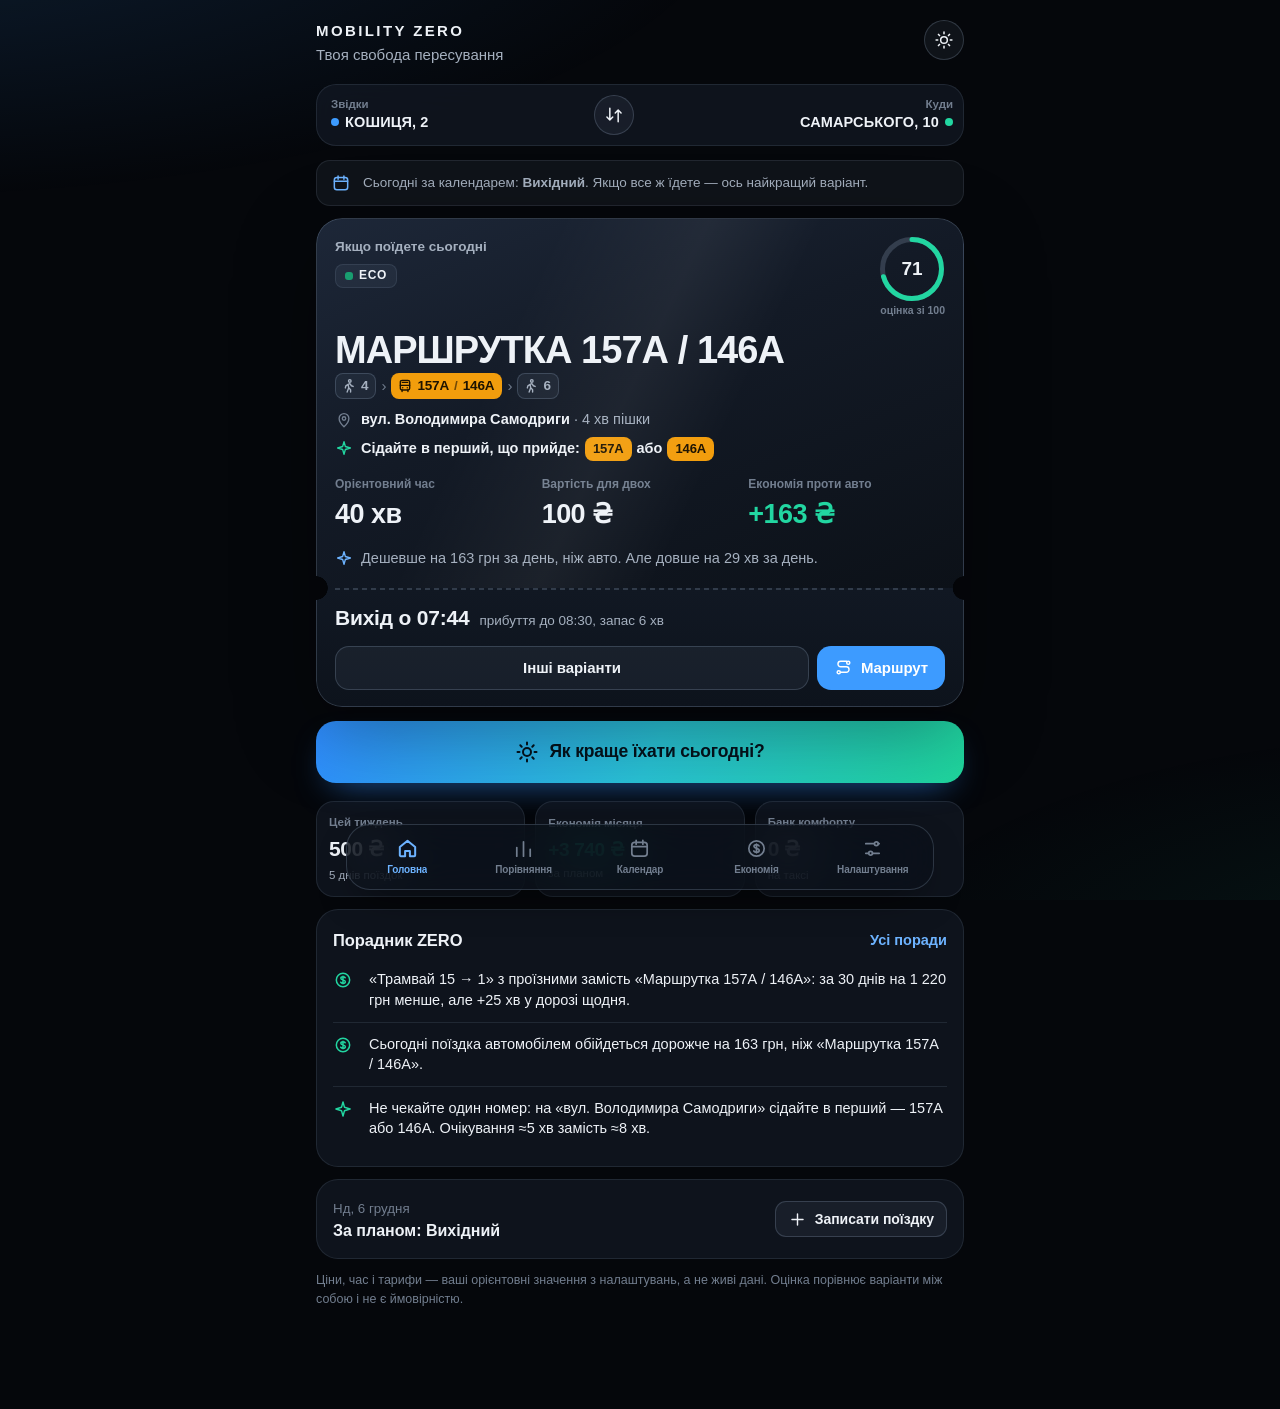
==== commit e965d705: "Add files via upload" ====
--- a/index.html
+++ b/index.html
@@ -11,7 +11,7 @@
   <meta name="mobile-web-app-capable" content="yes">
   <meta name="apple-mobile-web-app-status-bar-style" content="black-translucent">
   <meta name="apple-mobile-web-app-title" content="ZERO">
-  <meta name="format-detection" content="telephone=no">
+  <meta name="format-detection" content="telephone=no, date=no, address=no, email=no">
   <link rel="manifest" href="manifest.webmanifest">
   <link rel="apple-touch-icon" href="icon-180.png">
   <link rel="icon" type="image/png" sizes="32x32" href="favicon-32.png">
@@ -79,7 +79,7 @@
 
   <div class="boot-error" id="boot-error" hidden>
     <h1>MOBILITY ZERO не запустився</h1>
-    <p>Найчастіша причина — у репозиторій завантажено не всі файли. Перевірте, що поруч з index.html лежать: app.js, engine.js, store.js, ui.js, charts.js, assistant.js, view-home.js, view-compare.js, view-calendar.js, view-savings.js, view-settings.js, styles.css, sw.js і manifest.webmanifest.</p>
+    <p>Найчастіша причина — у репозиторій завантажено не всі файли. Перевірте, що поруч з index.html лежать: app.js, engine.js, store.js, ui.js, charts.js, assistant.js, sheets.js, view-home.js, view-compare.js, view-calendar.js, view-savings.js, view-settings.js, styles.css, sw.js і manifest.webmanifest.</p>
     <p>Якщо ви відкрили index.html прямо з «Файлів» на телефоні — модулі не працюють без вебсервера. Відкрийте адресу GitHub Pages.</p>
     <button type="button" onclick="location.reload()">Оновити сторінку</button>
   </div>
--- a/styles.css
+++ b/styles.css
@@ -107,6 +107,7 @@
   background: var(--bg);
   -webkit-font-smoothing: antialiased;
   -webkit-tap-highlight-color: transparent;
+  overflow-x: hidden;
   overflow-x: clip;
 }
 body::before {
@@ -121,6 +122,9 @@
 }
 button, input, select, textarea { font: inherit; color: inherit; }
 button { cursor: pointer; }
+/* Safari на iPhone: без затримки й збільшення від подвійного дотику, без виділення тексту на кнопках */
+button, a, input, select, textarea, label, summary, [data-act] { touch-action: manipulation; }
+button, summary, .chip, .btn, .dock-btn, .tile { -webkit-user-select: none; user-select: none; -webkit-touch-callout: none; }
 :focus-visible { outline: 2.5px solid var(--blue); outline-offset: 2px; border-radius: 8px; }
 h1, h2, h3 { margin: 0; line-height: 1.15; }
 p { margin: 0; }
@@ -133,6 +137,7 @@
 .dim { color: var(--ink-3); }
 .small { font-size: 13px; }
 .num { font-variant-numeric: tabular-nums; }
+.nowrap { white-space: nowrap; }
 .good { color: var(--emerald); }
 .bad { color: var(--danger); }
 .warn-ink { color: var(--amber); }
@@ -153,7 +158,8 @@
 .tagline { color: var(--ink-2); font-size: 15px; margin-top: 2px; }
 .page-title { font-family: var(--font-display); font-size: 32px; font-weight: 750; letter-spacing: -.02em; }
 .page-sub { color: var(--ink-2); font-size: 15px; margin-top: 4px; }
-.section-title { font-size: 19px; font-weight: 700; letter-spacing: -.01em; margin: 26px 2px 10px; }
+.section-title { font-size: 19px; font-weight: 700; letter-spacing: -.01em; margin: 26px 2px 10px; scroll-margin-top: calc(env(safe-area-inset-top) + 76px); }
+.card, .route-card { scroll-margin-top: calc(env(safe-area-inset-top) + 76px); }
 .section-title small { display: block; font-size: 13.5px; font-weight: 500; color: var(--ink-2); margin-top: 3px; letter-spacing: 0; }
 
 .card {
@@ -166,6 +172,8 @@
   padding: 16px;
   margin-bottom: 12px;
 }
+/* Розмиття під десятками карток гальмує прокрутку на iPhone, а фон під ними однотонний — розмиваємо лише док, смугу маршруту й підкладку аркуша. */
+.card { -webkit-backdrop-filter: none; backdrop-filter: none; }
 .card.flat { -webkit-backdrop-filter: none; backdrop-filter: none; background: var(--surface-2); }
 .card-title { font-size: 16.5px; font-weight: 680; letter-spacing: -.005em; }
 .card-sub { color: var(--ink-2); font-size: 13.5px; margin-top: 2px; }
@@ -190,7 +198,7 @@
 .btn:active { transform: scale(.975); }
 .btn.primary { background: var(--blue); border-color: transparent; color: var(--on-accent); }
 .btn.ghost { background: transparent; }
-.btn.danger { color: var(--danger); border-color: color-mix(in srgb, var(--danger) 40%, transparent); }
+.btn.danger { color: var(--danger); border-color: rgba(255, 97, 112, .4); border-color: color-mix(in srgb, var(--danger) 40%, transparent); }
 .btn.small { min-height: 36px; padding: 0 12px; font-size: 14px; border-radius: 11px; }
 .btn.block { width: 100%; }
 .btn .ico { width: 19px; height: 19px; }
@@ -210,7 +218,9 @@
   border-radius: 999px; border: 1px solid var(--hairline-strong); background: transparent;
   color: var(--ink-2); font-size: 14.5px; font-weight: 560; white-space: nowrap; transition: background .2s, color .2s, border-color .2s;
 }
-.chip[aria-pressed="true"] { background: var(--blue-soft); border-color: var(--blue); color: var(--ink); }
+.chip[aria-pressed="true"], .chip[aria-checked="true"] { background: var(--blue-soft); border-color: var(--blue); color: var(--ink); }
+.chip.tariff b { font-weight: 700; color: var(--ink); font-variant-numeric: tabular-nums; }
+.tariffs { margin-top: 6px !important; color: var(--ink-3) !important; }
 .chip .dotc { width: 9px; height: 9px; border-radius: 50%; background: var(--c, var(--ink-3)); }
 
 .seg { display: flex; padding: 3px; gap: 3px; border-radius: 13px; background: var(--surface-2); border: 1px solid var(--hairline); }
@@ -264,12 +274,13 @@
   background: var(--surface-2); border: 1px solid var(--hairline); font-size: 12px; font-weight: 750; letter-spacing: .06em;
 }
 .mode-badge::before { content: ""; width: 8px; height: 8px; border-radius: 3px; background: var(--c, var(--ink-3)); }
-.tag-approx { display: inline-flex; align-items: center; height: 24px; padding: 0 8px; border-radius: 8px; font-size: 12px; font-weight: 600; color: var(--amber); border: 1px dashed color-mix(in srgb, var(--amber) 55%, transparent); }
+.tag-approx { display: inline-flex; align-items: center; height: 24px; padding: 0 8px; border-radius: 8px; font-size: 12px; font-weight: 600; color: var(--amber); border: 1px dashed rgba(255, 181, 71, .55); border-color: color-mix(in srgb, var(--amber) 55%, transparent); }
 .pass-title {
   font-family: var(--font-display); font-weight: 800; text-transform: uppercase;
   font-size: clamp(32px, 10.4vw, 46px); line-height: .98; letter-spacing: -.025em;
   margin: 14px 0 4px; overflow-wrap: anywhere;
 }
+.pass-title.long { font-size: clamp(26px, 8.2vw, 38px); }
 .pass-legs { color: var(--ink-2); font-size: 14px; margin-bottom: 2px; }
 .pass-legs b { color: var(--ink); font-weight: 600; }
 .pass-metrics { display: grid; grid-template-columns: repeat(3, minmax(0, 1fr)); gap: 10px; margin-top: 16px; }
@@ -314,10 +325,12 @@
 
 /* ───────── Плитки, порадник ───────── */
 .tiles { display: grid; grid-template-columns: repeat(3, minmax(0, 1fr)); gap: 10px; margin-bottom: 12px; }
-.tile { padding: 12px 12px 13px; border-radius: 18px; background: var(--surface); border: 1px solid var(--hairline); -webkit-backdrop-filter: blur(18px); backdrop-filter: blur(18px); text-align: left; min-width: 0; }
+.tile { padding: 12px 12px 13px; border-radius: 18px; background: var(--surface); border: 1px solid var(--hairline); text-align: left; min-width: 0; }
+.tile:active, .bar-row:active, .rank-btn:active, .chip:active { opacity: .7; }
 button.tile { cursor: pointer; }
 .tile small { display: block; font-size: 11.5px; color: var(--ink-3); font-weight: 650; }
-.tile b { display: block; font-family: var(--font-display); font-size: clamp(17px, 5vw, 21px); font-weight: 760; letter-spacing: -.015em; margin-top: 4px; white-space: nowrap; overflow: hidden; text-overflow: ellipsis; }
+.tile b { display: block; font-family: var(--font-display); font-size: clamp(15px, 4.5vw, 21px); font-weight: 760; letter-spacing: -.02em; margin-top: 4px; white-space: nowrap; overflow: hidden; text-overflow: ellipsis; font-variant-numeric: tabular-nums; }
+.tile b.long { font-size: clamp(13px, 3.8vw, 19px); }
 .tile span { display: block; font-size: 11.5px; color: var(--ink-2); margin-top: 2px; white-space: nowrap; overflow: hidden; text-overflow: ellipsis; }
 
 .insights { list-style: none; margin: 0; padding: 0; }
@@ -510,7 +523,7 @@
 .input-wrap input:focus, .input-wrap select:focus, textarea.input:focus { outline: none; border-color: var(--blue); box-shadow: 0 0 0 3px var(--blue-soft); }
 .input-wrap input[type="date"], .input-wrap input[type="time"] { padding-right: 12px; display: block; line-height: 44px; }
 .input-wrap input::-webkit-date-and-time-value { text-align: left; }
-textarea.input { padding: 12px 14px; min-height: 120px; font-size: 14px; font-family: ui-monospace, Menlo, monospace; }
+textarea.input { padding: 12px 14px; min-height: 120px; font-size: 16px; font-family: ui-monospace, Menlo, monospace; }
 .unit { position: absolute; right: 12px; top: 50%; transform: translateY(-50%); font-size: 13.5px; color: var(--ink-3); pointer-events: none; }
 .select-wrap select { padding-right: 38px; }
 .select-ico { position: absolute; right: 12px; top: 50%; transform: translateY(-50%); width: 18px; height: 18px; color: var(--ink-3); pointer-events: none; }
@@ -547,12 +560,11 @@
 
 .route-card { padding: 14px; border-radius: 18px; background: var(--surface-2); border: 1px solid var(--hairline); margin-top: 10px; }
 .route-card.disabled { opacity: .75; }
-.seg-row { display: grid; grid-template-columns: 1.3fr .8fr; gap: 8px; padding: 10px 0; border-top: 1px dashed var(--hairline-strong); }
-.seg-row .grid-3 { grid-column: 1 / -1; }
+.seg-row { padding: 12px 0 10px; border-top: 1px dashed var(--hairline-strong); margin-top: 10px; }
+.seg-row > * + * { margin-top: 10px; }
 .seg-row .field label { font-size: 12px; }
 .seg-row .input-wrap input, .seg-row .input-wrap select { min-height: 42px; font-size: 16px; }
 .seg-row .input-wrap input[data-kind="num"] { padding-right: 34px; }
-.seg-tools { grid-column: 1 / -1; display: flex; justify-content: flex-end; }
 
 .group-title { font-size: 13px; font-weight: 700; color: var(--ink-3); margin: 22px 4px 8px; }
 .sticky-chips { position: sticky; top: 0; z-index: 6; margin: 8px calc(-1 * var(--gutter)) 6px; padding: calc(env(safe-area-inset-top) + 8px) var(--gutter) 12px; background: linear-gradient(var(--bg) 74%, transparent); }
@@ -591,11 +603,21 @@
 .sheet-head { position: relative; display: grid; grid-template-columns: 1fr auto; align-items: center; gap: 10px; padding: 18px 16px 10px 20px; }
 .sheet-head h2 { font-family: var(--font-display); font-size: 21px; font-weight: 760; letter-spacing: -.01em; }
 .grabber { position: absolute; top: 7px; left: 50%; width: 38px; height: 5px; margin-left: -19px; border-radius: 3px; background: var(--hairline-strong); }
-.sheet-body { overflow-y: auto; -webkit-overflow-scrolling: touch; padding: 4px 20px calc(26px + env(safe-area-inset-bottom)); }
+.sheet-body { overflow-y: auto; -webkit-overflow-scrolling: touch; overscroll-behavior: contain; padding: 4px 20px calc(26px + env(safe-area-inset-bottom)); }
+/* Поки відкритий аркуш, сторінка під ним не прокручується (Safari «протягує» прокрутку крізь модальне вікно) */
+html.sheet-open, html.sheet-open body { overflow: hidden; }
+.sheet-head { touch-action: none; }
 .sheet-body > * + * { margin-top: 14px; }
-.sheet-actions { display: grid; grid-template-columns: 1fr 1fr; gap: 10px; }
+.sheet-actions { display: grid; grid-template-columns: repeat(2, minmax(0, 1fr)); gap: 10px; }
+.sheet-actions .btn { white-space: normal; line-height: 1.2; padding: 6px 10px; text-align: center; }
 .sheet-actions.one { grid-template-columns: 1fr; }
-.nav-links { display: grid; grid-template-columns: 1fr 1fr; gap: 8px; }
+.nav-links { display: grid; grid-template-columns: repeat(2, minmax(0, 1fr)); gap: 8px; }
+.nav-links .btn { min-width: 0; white-space: normal; line-height: 1.2; padding: 6px 8px; text-align: center; }
+.nav-links > :last-child:nth-child(odd) { grid-column: 1 / -1; }
+.step-actions { display: flex; flex-wrap: wrap; align-items: center; gap: 6px 14px; margin-top: 10px; }
+details.more.back { margin-top: 4px; padding: 10px 14px; border-radius: 16px; background: var(--surface-2); border: 1px solid var(--hairline); }
+details.more.back summary { font-size: 15px; }
+details.more.back[open] summary { margin-bottom: 8px; }
 
 /* ───────── Тост і помилка запуску ───────── */
 .toast {
@@ -627,3 +649,100 @@
 @media (forced-colors: active) {
   .bar-fill, .seg-part, .key, .progress > span { forced-color-adjust: none; }
 }
+
+/* ───────── Куди тікають гроші ───────── */
+.leaks { list-style: none; margin: 8px 0 0; padding: 0; }
+.leak { padding: 12px 0; border-top: 1px solid var(--hairline); }
+.leak:first-child { border-top: 0; }
+.leak-head { display: flex; align-items: baseline; justify-content: space-between; gap: 10px; flex-wrap: wrap; }
+.leak-head b { font-family: var(--font-display); font-size: 20px; font-weight: 780; color: var(--emerald); letter-spacing: -.01em; }
+.leak-head small { font-size: 12.5px; color: var(--ink-3); }
+.leak p { font-size: 14.5px; color: var(--ink-2); margin-top: 4px; line-height: 1.42; }
+.leak .btn { margin-top: 8px; }
+
+/* ───────── Номери, смуга маршруту, покроковий маршрут (v1.2) ─────────
+   Кольори видів транспорту — як у D-transport: трамвай червоний, автобус помаранчевий, тролейбус синій. */
+:root { --l-tram: #d9363e; --l-bus: #f29d0c; --l-trolley: #1670bb; --l-metro: #6a4fd0; }
+.line {
+  display: inline-flex; align-items: center; gap: 4px; height: 26px; padding: 0 8px; border-radius: 8px;
+  background: var(--lc, var(--surface-2)); color: #fff; font-size: 13.5px; font-weight: 750; letter-spacing: -.01em;
+  white-space: nowrap; font-variant-numeric: tabular-nums; vertical-align: middle;
+}
+.line .ico { width: 16px; height: 16px; stroke-width: 2.1; margin-left: -2px; }
+.line i { font-style: normal; opacity: .6; font-weight: 600; margin: 0 1px; }
+.l-tram { --lc: var(--l-tram); } .l-trolley { --lc: var(--l-trolley); } .l-metro { --lc: var(--l-metro); }
+.l-bus { --lc: var(--l-bus); } .line.l-bus { color: #1d1300; }
+:root[data-theme="light"] .line.l-bus { box-shadow: inset 0 0 0 1px rgba(60, 35, 0, .18); }
+.line.l-walk { background: var(--surface-2); color: var(--ink-2); box-shadow: inset 0 0 0 1px var(--hairline-strong); font-weight: 650; }
+.line.l-walk.is-car .ico { color: var(--m-auto); } .line.l-walk.is-taxi .ico { color: var(--m-taxi); } .line.l-walk.is-park .ico { color: var(--blue-ink); }
+.strip { display: flex; flex-wrap: wrap; align-items: center; gap: 6px 4px; margin: 2px 0 10px; }
+.strip-sep { color: var(--ink-3); font-size: 15px; line-height: 1; padding: 0 1px; }
+.board { display: flex; gap: 8px; align-items: flex-start; font-size: 14.5px; color: var(--ink-2); line-height: 1.5; margin-top: 6px; }
+.board .ico { width: 18px; height: 18px; margin-top: 2px; color: var(--ink-3); }
+.board b { color: var(--ink); font-weight: 650; }
+.board.first { color: var(--ink); font-weight: 560; }
+.board.first .ico { color: var(--emerald); }
+.board .line { height: 24px; font-size: 13px; margin: 0 1px; }
+
+.trip-head h3 { font-family: var(--font-display); font-size: 25px; font-weight: 800; letter-spacing: -.02em; margin: 8px 0 4px; }
+.trip-head b { color: var(--ink); }
+.steps { list-style: none; margin: 4px 0 0; padding: 0; }
+.step { position: relative; display: grid; grid-template-columns: 36px minmax(0, 1fr); gap: 12px; padding-bottom: 16px; }
+.step::before { content: ""; position: absolute; left: 16.5px; top: 36px; bottom: 0; width: 3px; border-radius: 2px; background: var(--lc, var(--hairline-strong)); }
+.step.walk::before { background: repeating-linear-gradient(var(--ink-3) 0 3px, transparent 3px 7px); opacity: .55; }
+.step:last-child { padding-bottom: 0; }
+.step:last-child::before { display: none; }
+.step-dot { width: 36px; height: 36px; border-radius: 50%; display: grid; place-items: center; background: var(--lc, var(--surface-2)); color: #fff; }
+.step-dot .ico { width: 20px; height: 20px; stroke-width: 2; }
+.step.l-bus .step-dot { color: #1d1300; }
+.step.walk .step-dot, .step.end .step-dot, .step.l-car .step-dot, .step.l-park .step-dot, .step.l-taxi .step-dot { background: var(--surface-2); color: var(--ink-2); box-shadow: inset 0 0 0 1px var(--hairline-strong); }
+.step.l-car .step-dot .ico { color: var(--m-auto); } .step.l-taxi .step-dot .ico { color: var(--m-taxi); } .step.l-park .step-dot .ico { color: var(--blue-ink); }
+.step.end .step-dot .ico { color: var(--emerald); }
+.step-body { min-width: 0; padding-top: 7px; }
+.step-body b { display: block; font-size: 15.5px; font-weight: 660; line-height: 1.3; }
+.step-body small { display: block; color: var(--ink-2); font-size: 13.5px; margin-top: 3px; line-height: 1.4; }
+.step-lines { display: flex; flex-wrap: wrap; gap: 6px; margin: -2px 0 6px; }
+.step-lines:empty { display: none; }
+.alt-box { margin-top: 10px; padding: 10px 12px; border-radius: 14px; background: var(--surface-2); border: 1px solid var(--hairline); }
+.alt-title { font-size: 12.5px; font-weight: 700; color: var(--ink-3); margin-bottom: 4px; }
+.alt { display: grid; grid-template-columns: 58px minmax(0, 1fr); gap: 10px; align-items: start; padding: 6px 0; font-size: 13.5px; line-height: 1.4; color: var(--ink); border-top: 1px solid var(--hairline); }
+.alt:nth-child(2) { border-top: 0; }
+.alt-lines { display: flex; flex-wrap: wrap; gap: 4px; }
+.alt-lines .line { height: 22px; font-size: 12.5px; padding: 0 6px; }
+.alt i { display: block; font-style: normal; color: var(--ink-3); font-size: 12.5px; }
+.alt.v-skip, .alt.v-costly { color: var(--ink-2); }
+
+/* Налаштування маршрутів: коротка картка + «Змінити» */
+.rc-head { display: flex; align-items: flex-start; justify-content: space-between; gap: 12px; }
+.rc-title { min-width: 0; }
+.rc-title b { display: block; font-size: 16px; font-weight: 680; }
+.rc-title small { display: block; color: var(--ink-2); font-size: 13px; margin-top: 2px; }
+.route-card .strip { margin: 10px 0 0; }
+details.rc-edit { margin-top: 8px; }
+details.rc-edit summary { cursor: pointer; list-style: none; color: var(--blue-ink); font-weight: 600; font-size: 14.5px; padding: 6px 0; }
+details.rc-edit summary::-webkit-details-marker { display: none; }
+details.rc-edit summary::after { content: " ▾"; }
+details.rc-edit[open] summary::after { content: " ▴"; }
+.rc-edit .stack { margin-top: 6px; }
+.seg-head { display: flex; align-items: center; justify-content: space-between; gap: 10px; }
+.seg-head b { font-size: 14px; font-weight: 700; color: var(--ink-2); }
+
+/* ───────── Safari / iPhone ───────── */
+/* Застосунок на початковому екрані зі світлою темою: системний рядок iPhone білий — даємо йому темну підкладку */
+@media (display-mode: standalone) {
+  :root[data-theme="light"] body::after {
+    content: ""; position: fixed; z-index: 70; top: 0; left: 0; right: 0; height: env(safe-area-inset-top);
+    background: rgba(11, 19, 34, .88); pointer-events: none;
+  }
+}
+.a2hs .ico { color: var(--blue-ink); }
+.a2hs b { color: var(--ink); }
+.a2hs .link-btn { display: inline; padding: 0; margin-left: 4px; font-size: 13.5px; }
+
+/* Клавіатура відкрита — нижня панель ховається, щоб не висіти посеред екрана */
+.dock { transition: opacity .2s, transform .25s var(--ease); }
+.kb-open .dock { opacity: 0; pointer-events: none; transform: translate(-50%, 24px); }
+.kb-open .toast { bottom: 16px; }
+/* Запасний варіант для Safari без <dialog> */
+.sheet.no-dialog:not([open]) { display: none; }
+.sheet.no-dialog[open] { position: fixed; left: 0; right: 0; bottom: 0; z-index: 80; box-shadow: 0 0 0 100vmax rgba(2, 5, 10, .55); }
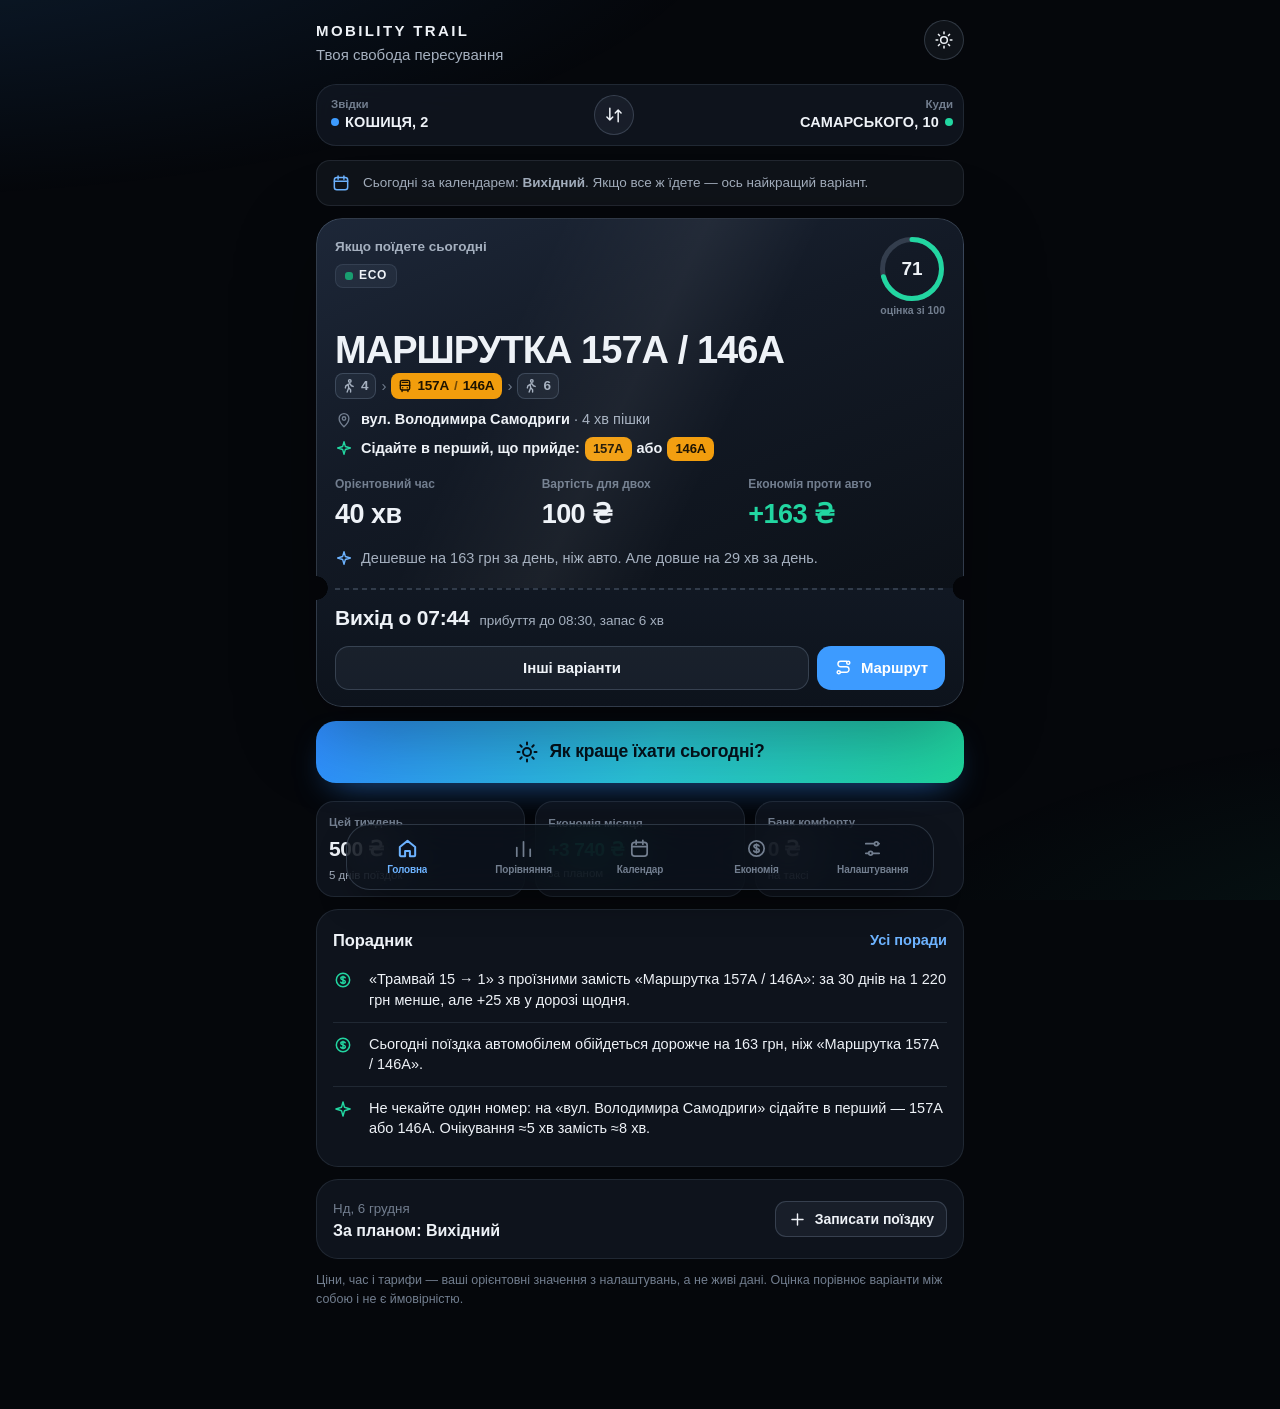
==== commit ea09a3d7: "Add files via upload" ====
--- a/index.html
+++ b/index.html
@@ -3,14 +3,14 @@
 <head>
   <meta charset="utf-8">
   <meta name="viewport" content="width=device-width, initial-scale=1, viewport-fit=cover">
-  <title>MOBILITY ZERO</title>
+  <title>MOBILITY TRAIL</title>
   <meta name="description" content="Персональна транспортна система для Дніпра: найкращий спосіб поїздки сьогодні, витрати, проїзні та банк комфорту.">
   <meta name="theme-color" content="#06080c">
   <meta name="color-scheme" content="dark light">
   <meta name="apple-mobile-web-app-capable" content="yes">
   <meta name="mobile-web-app-capable" content="yes">
   <meta name="apple-mobile-web-app-status-bar-style" content="black-translucent">
-  <meta name="apple-mobile-web-app-title" content="ZERO">
+  <meta name="apple-mobile-web-app-title" content="TRAIL">
   <meta name="format-detection" content="telephone=no, date=no, address=no, email=no">
   <link rel="manifest" href="manifest.webmanifest">
   <link rel="apple-touch-icon" href="icon-180.png">
@@ -20,7 +20,7 @@
     // Тема до першого кадру, щоб не було спалаху світлого фону.
     (function () {
       try {
-        var raw = localStorage.getItem('mobility-zero:v1');
+        var raw = localStorage.getItem('mobility-trail:v1');
         var t = raw ? (JSON.parse(raw).settings || {}).ui : null;
         var theme = t && t.theme ? t.theme : 'dark';
         if (theme === 'system') theme = matchMedia('(prefers-color-scheme: light)').matches ? 'light' : 'dark';
@@ -78,17 +78,17 @@
   <div class="toast" id="toast" role="status" aria-live="polite"></div>
 
   <div class="boot-error" id="boot-error" hidden>
-    <h1>MOBILITY ZERO не запустився</h1>
+    <h1>MOBILITY TRAIL не запустився</h1>
     <p>Найчастіша причина — у репозиторій завантажено не всі файли. Перевірте, що поруч з index.html лежать: app.js, engine.js, store.js, ui.js, charts.js, assistant.js, sheets.js, view-home.js, view-compare.js, view-calendar.js, view-savings.js, view-settings.js, styles.css, sw.js і manifest.webmanifest.</p>
     <p>Якщо ви відкрили index.html прямо з «Файлів» на телефоні — модулі не працюють без вебсервера. Відкрийте адресу GitHub Pages.</p>
     <button type="button" onclick="location.reload()">Оновити сторінку</button>
   </div>
-  <noscript><p class="noscript">Для роботи MOBILITY ZERO увімкніть JavaScript.</p></noscript>
+  <noscript><p class="noscript">Для роботи MOBILITY TRAIL увімкніть JavaScript.</p></noscript>
 
   <script>
     // Сторож запуску: якщо модулі не завантажились за 8 секунд, показуємо зрозуміле пояснення.
     setTimeout(function () {
-      if (!window.__MZ_READY) { var e = document.getElementById('boot-error'); if (e) e.hidden = false; }
+      if (!window.__APP_READY) { var e = document.getElementById('boot-error'); if (e) e.hidden = false; }
     }, 8000);
   </script>
   <script type="module" src="app.js" onerror="document.getElementById('boot-error').hidden=false"></script>
--- a/styles.css
+++ b/styles.css
@@ -1,4 +1,4 @@
-/* MOBILITY ZERO — styles.css
+/* MOBILITY TRAIL — styles.css
    Тема Midnight Titanium (темна, за замовчуванням) і Titanium Light (світла).
    Один акцент на екрані — «проїзний квиток дня»; решта інтерфейсу тиха й скляна. */
 
@@ -48,7 +48,7 @@
   --m-auto: #d95926;
   --m-taxi: #9085e9;
   --m-flex: #d55181;
-  --m-zero: #c98500;
+  --m-best: #c98500;
   --m-off: rgba(160, 175, 195, .32);
   --m-away: rgba(160, 175, 195, .62);
   --c-fuel: #c2410c;
@@ -91,7 +91,7 @@
   --m-auto: #eb6834;
   --m-taxi: #6250d6;
   --m-flex: #e87ba4;
-  --m-zero: #eda100;
+  --m-best: #eda100;
 }
 
 * { box-sizing: border-box; }
@@ -422,7 +422,7 @@
 .legend-rows small { text-align: right; color: var(--ink-3); }
 
 .s-eco { --c: var(--m-eco); } .s-comfort { --c: var(--m-comfort); } .s-auto { --c: var(--m-auto); }
-.s-taxi { --c: var(--m-taxi); } .s-flex { --c: var(--m-flex); } .s-zero { --c: var(--m-zero); }
+.s-taxi { --c: var(--m-taxi); } .s-flex { --c: var(--m-flex); } .s-best { --c: var(--m-best); }
 .s-fuel { --c: var(--c-fuel); } .s-wear { --c: var(--c-wear); } .s-park { --c: var(--c-park); } .s-fixed { --c: var(--c-fixed); }
 .s-actual { --c: var(--emerald); } .s-proj { --c: var(--blue); }
 
@@ -431,7 +431,7 @@
 .bar-row:active { background: var(--surface-2); }
 .bar-lbl b { display: block; font-size: 13.5px; font-weight: 750; letter-spacing: .04em; }
 .bar-lbl small { display: block; font-size: 11.5px; color: var(--ink-3); white-space: nowrap; overflow: hidden; text-overflow: ellipsis; max-width: 104px; }
-.badge-zero { font-style: normal; font-size: 10px; font-weight: 750; color: var(--m-zero); margin-left: 6px; letter-spacing: .04em; }
+.badge-best { font-style: normal; font-size: 10px; font-weight: 750; color: var(--m-best); margin-left: 6px; letter-spacing: .04em; }
 .bar-track { height: 14px; display: flex; }
 .bar-fill { height: 100%; background: var(--c); border-radius: 0 4px 4px 0; transition: width .6s var(--ease); }
 .bar-val { font-size: 14px; font-weight: 700; font-variant-numeric: tabular-nums; min-width: 64px; text-align: right; }
@@ -556,7 +556,7 @@
 .weights-sum { display: flex; height: 10px; border-radius: 6px; overflow: hidden; gap: 2px; margin: 4px 0 6px; }
 .weights-sum span { background: var(--c); }
 .wkey { display: inline-block; width: 9px; height: 9px; border-radius: 3px; background: var(--c); margin-right: 7px; vertical-align: 0; }
-.w-cost { --c: var(--emerald); } .w-comfort { --c: var(--m-taxi); } .w-speed { --c: var(--blue); } .w-reliability { --c: var(--m-zero); }
+.w-cost { --c: var(--emerald); } .w-comfort { --c: var(--m-taxi); } .w-speed { --c: var(--blue); } .w-reliability { --c: var(--m-best); }
 
 .route-card { padding: 14px; border-radius: 18px; background: var(--surface-2); border: 1px solid var(--hairline); margin-top: 10px; }
 .route-card.disabled { opacity: .75; }
